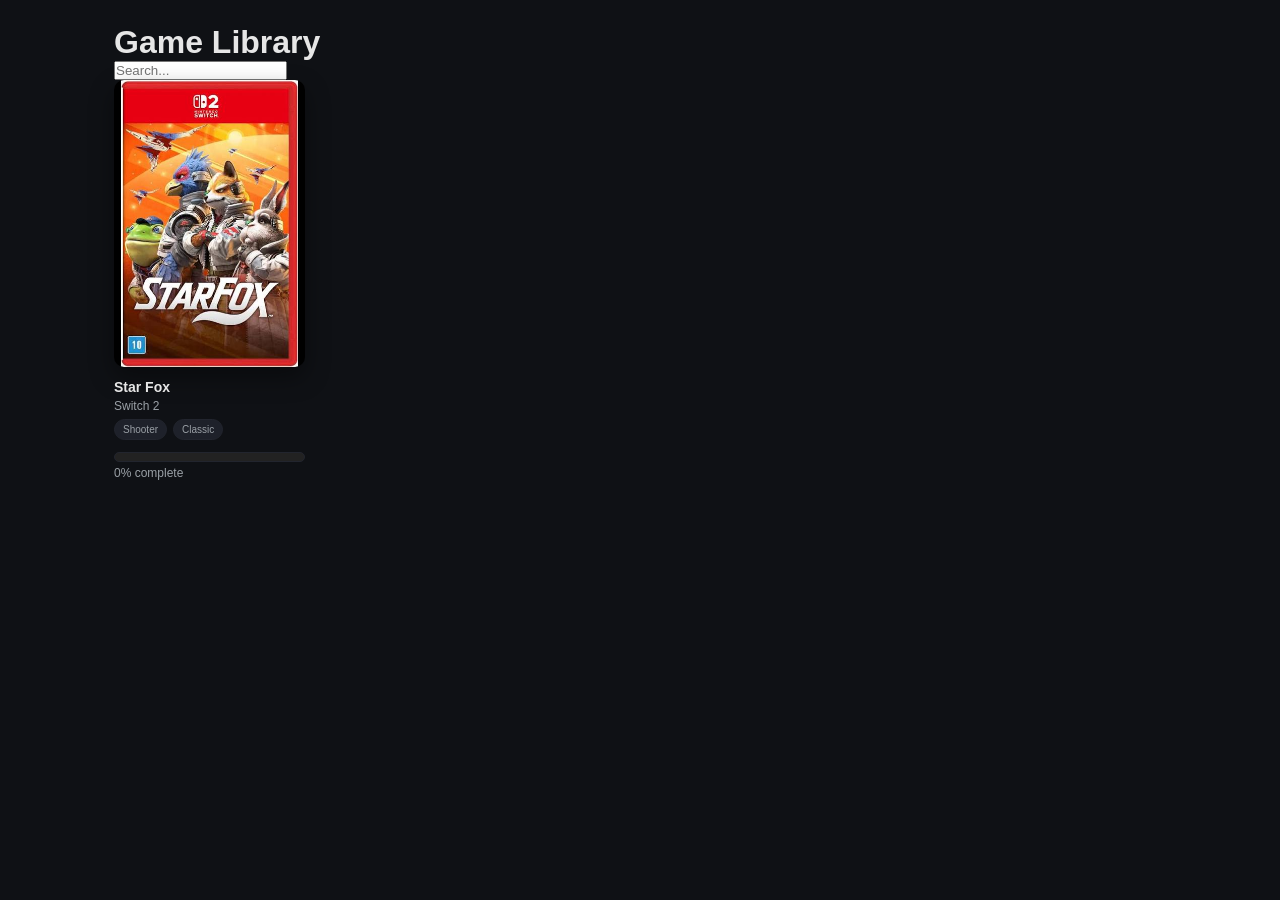
==== games/index.html @ 9c4cd43e "star-fox" ====
<!DOCTYPE html>

<html lang="en">
<head>
  <meta charset="UTF-8">
  <title>Games</title>
  <link rel="stylesheet" href="../assets/css/style.css">
</head>
<body>

<main class="container">

  <h1>Game Library</h1>

  <input type="search" id="game-search" placeholder="Search...">

  <div class="game-card-grid" id="game-list"></div>

</main>

<script src="../assets/js/main.js"></script>

</body>
</html>
---- assets/css/style.css ----
/* ===================================
Nintendo 100% Checklists
=================================== */

:root {
  --color-bg: #0f1115;
  --color-card: #171a21;
  --color-border: #22252e;
  --color-text: #e6e6e6;
  --color-text-muted: #9aa0a6;
  --color-accent: #E60012; /* Vermelho Nintendo */
  --color-danger: #ff4d4f;

  --radius: 10px;
  --shadow: rgba(0,0,0,0.4) 0px 10px 25px;
}

/* Reset */
* {
  margin: 0;
  padding: 0;
  box-sizing: border-box;
}

body {
  background: var(--color-bg);
  color: var(--color-text);
  font-family: Inter, sans-serif;
}

/* Layout */
.container {
  max-width: 1100px;
  margin: 0 auto;
  padding: 24px;
}

/* Header */
.site-header {
  border-bottom: 1px solid var(--color-border);
  background: #0b0d12;
}

.header-content {
  display: flex;
  justify-content: space-between;
  align-items: center;
}

.site-logo {
  font-weight: 900;
  font-size: 20px;
  color: var(--color-accent);
  text-transform: uppercase;
  letter-spacing: 1px;
}

.main-nav a {
  margin-left: 16px;
  color: var(--color-text-muted);
  text-decoration: none;
  font-weight: 500;
}

.main-nav a.active, .main-nav a:hover {
  color: var(--color-accent);
}

/* ===================================
GAME CARDS (PÁGINA INICIAL)
=================================== */
.game-card-grid {
  display: grid;
  grid-template-columns: repeat(auto-fill, minmax(180px, 1fr));
  gap: 24px;
}

.game-card {
  display: block;
  text-decoration: none;
  color: inherit;
  transition: transform 0.2s;
}

.game-card:hover {
  transform: translateY(-4px);
}

.game-cover-wrapper {
  width: 100%;
  aspect-ratio: 2 / 3;
  overflow: hidden;
  border-radius: var(--radius);
  background: #000;
  box-shadow: var(--shadow);
}

.game-cover-img {
  width: 100%;
  height: 100%;
  object-fit: contain;
}

.game-card-content {
  margin-top: 12px;
}

.game-card h3 {
  font-size: 14px;
  font-weight: 600;
}

.game-card p {
  font-size: 12px;
  color: var(--color-text-muted);
  margin-top: 4px;
}

.game-tags {
  display: flex;
  gap: 6px;
  margin-top: 6px;
  flex-wrap: wrap;
}

.game-tag {
  font-size: 10px;
  padding: 4px 8px;
  background: #1e212a;
  border-radius: 999px;
  color: var(--color-text-muted);
  border: 1px solid var(--color-border);
}

/* ===================================
GAME PAGE (DUAS COLUNAS COM IMAGEM FIXA)
=================================== */
.game-two-column-layout {
  display: grid;
  grid-template-columns: 1fr 380px; /* Alargado para acomodar a imagem landscape */
  gap: 40px;
  align-items: start;
  margin-top: 24px;
}

/* Coluna da direita: imagem fixa ao descer o scroll */
.game-sidebar-right {
  position: sticky;
  top: 32px;
}

.game-cover-lg {
  width: 100%;
  aspect-ratio: 16 / 9; /* Proporção atualizada para o formato header/banner */
  border-radius: var(--radius);
  background: #000;
  box-shadow: var(--shadow);
  overflow: hidden;
}

.game-cover-lg img {
  width: 100%;
  height: 100%;
  object-fit: cover; /* Alterado para preencher todo o quadro do banner sem bordas pretas */
}

.game-meta {
  color: var(--color-text-muted);
  margin-top: 8px;
  font-size: 14px;
}

/* ===================================
PROGRESSO E CHECKLIST
=================================== */
.progress-bar {
  height: 10px;
  background: #222;
  border-radius: 999px;
  overflow: hidden;
  margin-top: 12px;
  border: 1px solid var(--color-border);
}

.progress-bar-fill {
  height: 100%;
  background: var(--color-accent);
  transition: width 0.3s ease;
}

#progress-text {
  margin-top: 8px;
  font-size: 14px;
  font-weight: bold;
}

.checklist-section {
  margin-top: 32px;
}

.checklist-section h2 {
  margin-top: 24px;
  margin-bottom: 16px;
  font-size: 18px;
  color: var(--color-accent);
  border-bottom: 1px solid var(--color-border);
  padding-bottom: 8px;
}

.checklist {
  list-style: none;
}

.checklist li {
  margin-bottom: 12px;
  background: var(--color-card);
  padding: 12px;
  border-radius: 8px;
  border: 1px solid var(--color-border);
}

.checklist label {
  display: flex;
  flex-direction: column;
  gap: 4px;
  cursor: pointer;
  font-weight: 500;
}

.checklist small {
  font-size: 13px;
  color: var(--color-text-muted);
  margin-left: 24px; /* Alinha com o texto, ignorando o checkbox */
}

.checklist input {
  margin-right: 10px;
  accent-color: var(--color-accent);
  transform: scale(1.2);
}

/* Botão de Reset */
.reset-button {
  margin-top: 32px;
  padding: 10px 20px;
  border: 1px solid var(--color-danger);
  border-radius: 4px;
  background: transparent;
  color: var(--color-danger);
  cursor: pointer;
  font-weight: bold;
  transition: all 0.2s;
}

.reset-button:hover {
  background: var(--color-danger);
  color: #fff;
}

/* Responsividade para telas menores (celulares) */
@media (max-width: 768px) {
  .game-two-column-layout {
    grid-template-columns: 1fr;
  }
  .game-sidebar-right {
    position: relative;
    top: 0;
    order: -1; 
    max-width: 220px;
    margin-bottom: 24px;
  }
}
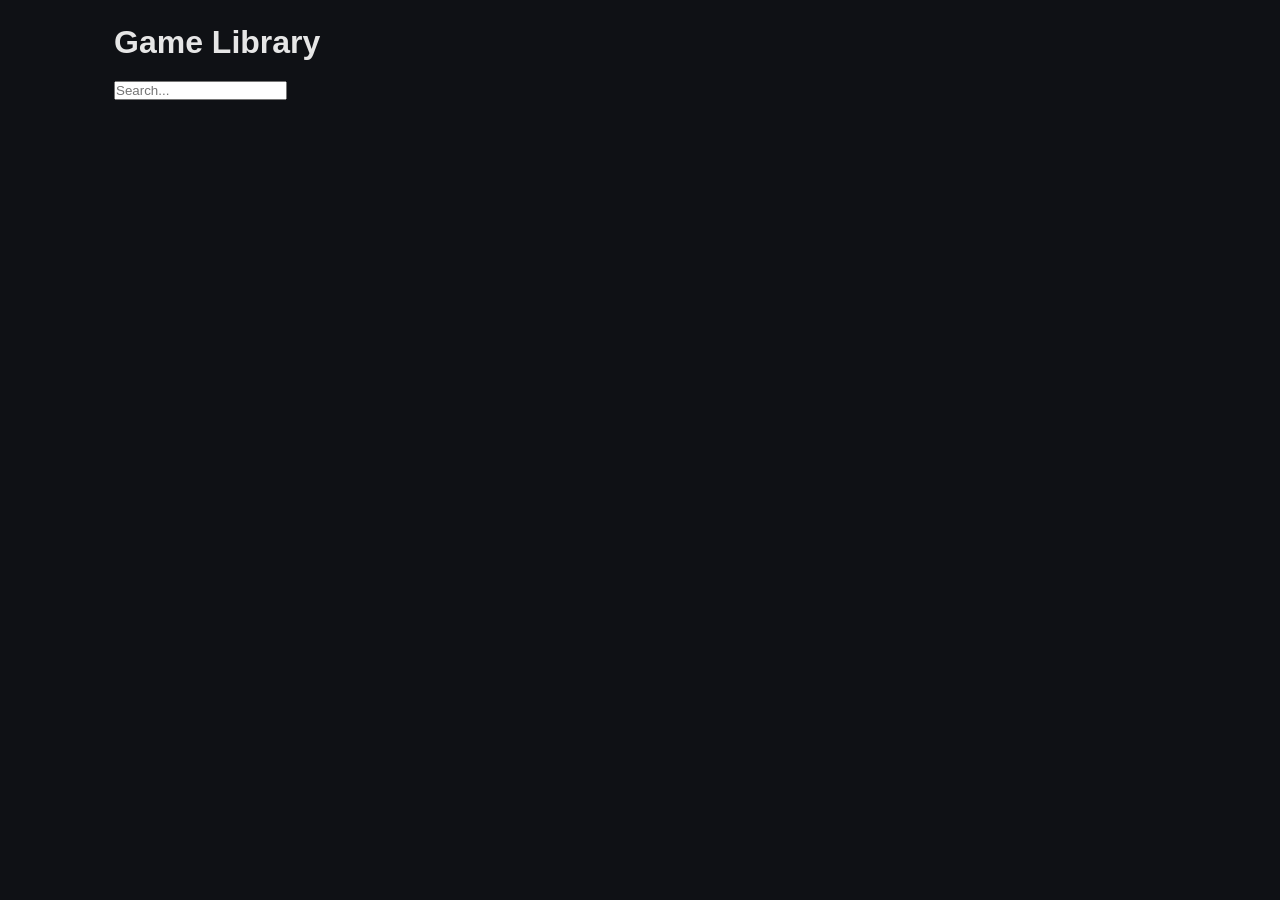
==== commit a96367e9: "profile" ====
--- a/games/index.html
+++ b/games/index.html
@@ -8,7 +8,7 @@
 </head>
 <body>
 
-<main class="container">
+<main class="container games-page">
 
   <h1>Game Library</h1>
 
--- a/assets/css/style.css
+++ b/assets/css/style.css
@@ -53,6 +53,11 @@
   color: var(--color-accent);
   text-transform: uppercase;
   letter-spacing: 1px;
+  text-decoration: none;
+}
+
+.site-logo:hover {
+  opacity: 0.85;
 }
 
 .main-nav a {
@@ -64,6 +69,100 @@
 
 .main-nav a.active, .main-nav a:hover {
   color: var(--color-accent);
+}
+
+/* ===================================
+PROFILE (PÁGINA INICIAL)
+=================================== */
+.profile-section {
+  margin-bottom: 32px;
+}
+
+.profile-card {
+  display: flex;
+  align-items: center;
+  gap: 20px;
+  background: var(--color-card);
+  border: 1px solid var(--color-border);
+  border-radius: var(--radius);
+  padding: 24px;
+  box-shadow: var(--shadow);
+}
+
+.profile-avatar {
+  width: 96px;
+  height: 96px;
+  border-radius: 50%;
+  border: 3px solid var(--color-accent);
+  object-fit: cover;
+  flex-shrink: 0;
+}
+
+.profile-info {
+  flex: 1;
+  min-width: 0;
+}
+
+.profile-info h1 {
+  font-size: 22px;
+  font-weight: 800;
+  color: var(--color-accent);
+}
+
+.profile-tagline {
+  margin-top: 4px;
+  font-size: 13px;
+  color: var(--color-text-muted);
+}
+
+.profile-stats {
+  display: flex;
+  gap: 24px;
+  flex-shrink: 0;
+}
+
+.stat {
+  text-align: center;
+}
+
+.stat-value {
+  display: block;
+  font-size: 24px;
+  font-weight: 800;
+  font-variant-numeric: tabular-nums;
+}
+
+.stat-label {
+  display: block;
+  margin-top: 2px;
+  font-size: 12px;
+  color: var(--color-text-muted);
+  text-transform: uppercase;
+  letter-spacing: 0.5px;
+}
+
+@media (max-width: 768px) {
+  .profile-card {
+    flex-wrap: wrap;
+    gap: 16px;
+  }
+  .profile-stats {
+    gap: 16px;
+  }
+  .stat-value {
+    font-size: 20px;
+  }
+}
+
+/* ===================================
+GAME LIBRARY LIST (PÁGINA INTERNA)
+=================================== */
+.games-page h1 {
+  margin-bottom: 20px;
+}
+
+.games-page #game-list {
+  margin-top: 20px;
 }
 
 /* ===================================
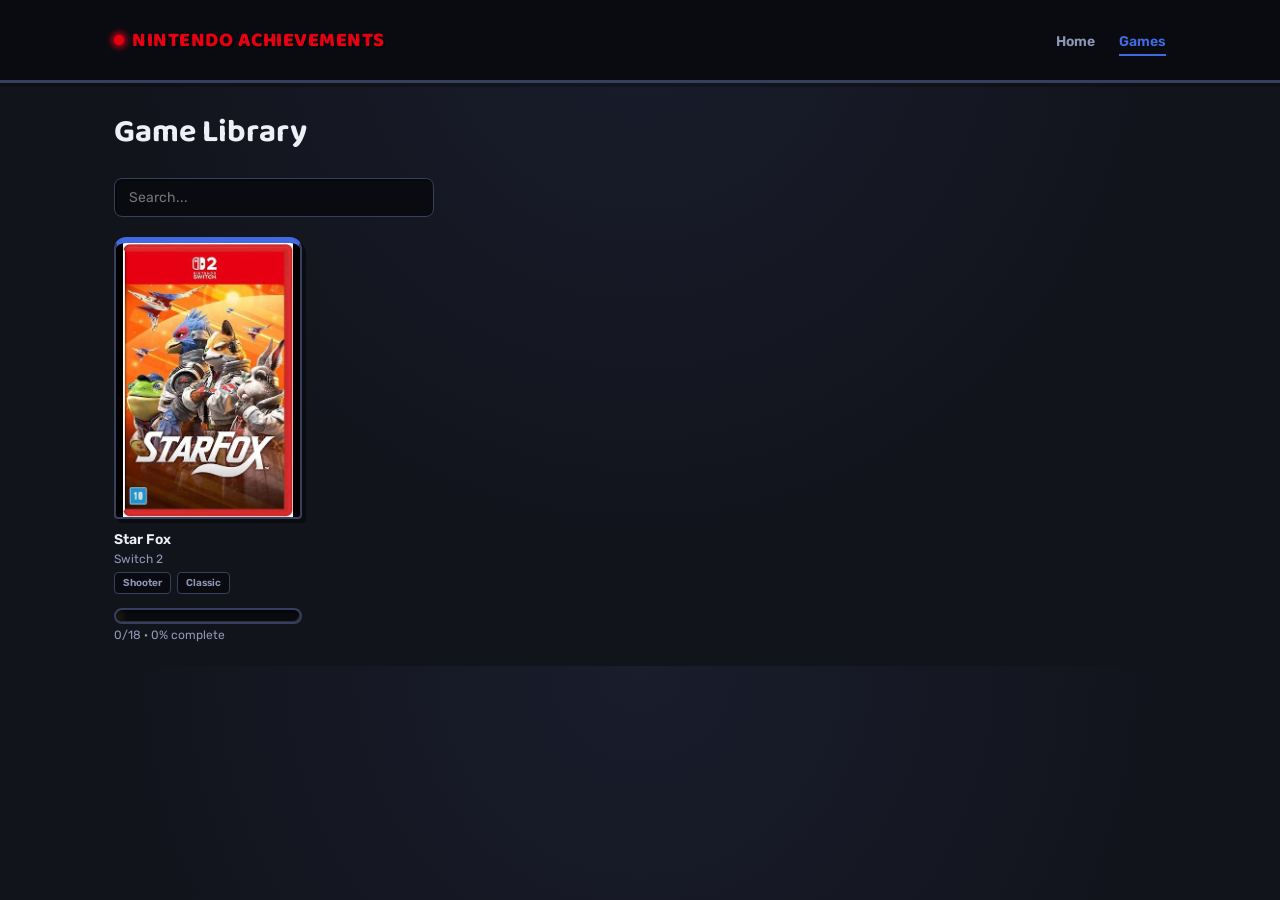
==== commit 2b52e5e6: "ui n64" ====
--- a/games/index.html
+++ b/games/index.html
@@ -4,9 +4,22 @@
 <head>
   <meta charset="UTF-8">
   <title>Games</title>
+  <link rel="preconnect" href="https://fonts.googleapis.com">
+  <link rel="preconnect" href="https://fonts.gstatic.com" crossorigin>
+  <link href="https://fonts.googleapis.com/css2?family=Baloo+2:wght@600;700;800&family=Rubik:wght@400;500;600;700&display=swap" rel="stylesheet">
   <link rel="stylesheet" href="../assets/css/style.css">
 </head>
 <body>
+
+  <header class="site-header">
+    <div class="container header-content">
+      <a href="../index.html" class="site-logo">Nintendo Achievements</a>
+      <nav class="main-nav">
+        <a href="../index.html">Home</a>
+        <a href="index.html" class="active">Games</a>
+      </nav>
+    </div>
+  </header>
 
 <main class="container games-page">
 
@@ -18,6 +31,7 @@
 
 </main>
 
+<script src="../assets/js/markdown.js"></script>
 <script src="../assets/js/main.js"></script>
 
 </body>
--- a/assets/css/style.css
+++ b/assets/css/style.css
@@ -1,18 +1,30 @@
 /* ===================================
-Nintendo 100% Checklists
+Nintendo Achievements — tema N64
+Bisel 3D skeuomórfico, cartões-cartucho,
+medidor de progresso estilo Ocarina of Time.
 =================================== */
 
 :root {
-  --color-bg: #0f1115;
-  --color-card: #171a21;
-  --color-border: #22252e;
-  --color-text: #e6e6e6;
-  --color-text-muted: #9aa0a6;
-  --color-accent: #E60012; /* Vermelho Nintendo */
+  --color-bg: #12141c;
+  --color-bg-alt: #0a0b11;
+  --color-panel: #1c2030;
+  --color-panel-2: #262c42;
+  --color-border: #383f5c;
+  --color-text: #eef0f7;
+  --color-text-muted: #9098b8;
+
+  --color-accent: #E60012;   /* vermelho Nintendo / Star Fox */
+  --color-accent-2: #4169E1; /* azul controle N64 */
+  --color-accent-3: #ffd23f; /* amarelo N64, uso pontual */
   --color-danger: #ff4d4f;
 
+  --bevel-light: rgba(255, 255, 255, 0.16);
+  --bevel-dark: rgba(0, 0, 0, 0.6);
+
   --radius: 10px;
-  --shadow: rgba(0,0,0,0.4) 0px 10px 25px;
+  --shadow: rgba(0, 0, 0, 0.4) 0px 10px 25px;
+  --shadow-hard: 4px 4px 0 rgba(0, 0, 0, 0.45);
+  --shadow-hard-sm: 2px 2px 0 rgba(0, 0, 0, 0.45);
 }
 
 /* Reset */
@@ -23,9 +35,29 @@
 }
 
 body {
-  background: var(--color-bg);
+  background:
+    radial-gradient(ellipse at top, #191d2c 0%, var(--color-bg) 60%);
   color: var(--color-text);
-  font-family: Inter, sans-serif;
+  font-family: "Rubik", system-ui, sans-serif;
+}
+
+h1, h2, .site-logo, .profile-info h1 {
+  font-family: "Baloo 2", "Rubik", system-ui, sans-serif;
+}
+
+a {
+  color: inherit;
+}
+
+/* Bisel 3D reutilizável — base de todo painel skeuomórfico */
+.bevel-panel {
+  background: linear-gradient(155deg, var(--color-panel-2), var(--color-panel));
+  border: 1px solid var(--color-border);
+  border-radius: var(--radius);
+  box-shadow:
+    inset 1px 1px 0 var(--bevel-light),
+    inset -2px -2px 0 var(--bevel-dark),
+    var(--shadow-hard);
 }
 
 /* Layout */
@@ -37,8 +69,9 @@
 
 /* Header */
 .site-header {
-  border-bottom: 1px solid var(--color-border);
-  background: #0b0d12;
+  border-bottom: 3px solid var(--color-border);
+  background: var(--color-bg-alt);
+  box-shadow: 0 4px 0 rgba(0, 0, 0, 0.25);
 }
 
 .header-content {
@@ -48,12 +81,25 @@
 }
 
 .site-logo {
-  font-weight: 900;
+  display: flex;
+  align-items: center;
+  gap: 8px;
+  font-weight: 800;
   font-size: 20px;
   color: var(--color-accent);
   text-transform: uppercase;
-  letter-spacing: 1px;
+  letter-spacing: 0.5px;
   text-decoration: none;
+  text-shadow: 2px 2px 0 rgba(0, 0, 0, 0.5);
+}
+
+.site-logo::before {
+  content: "";
+  width: 10px;
+  height: 10px;
+  border-radius: 50%;
+  background: var(--color-accent);
+  box-shadow: 0 0 6px 2px var(--color-accent);
 }
 
 .site-logo:hover {
@@ -61,14 +107,20 @@
 }
 
 .main-nav a {
-  margin-left: 16px;
+  margin-left: 20px;
   color: var(--color-text-muted);
   text-decoration: none;
-  font-weight: 500;
-}
-
-.main-nav a.active, .main-nav a:hover {
-  color: var(--color-accent);
+  font-weight: 600;
+  font-size: 14px;
+  padding-bottom: 4px;
+  border-bottom: 2px solid transparent;
+  transition: color 0.15s, border-color 0.15s;
+}
+
+.main-nav a.active,
+.main-nav a:hover {
+  color: var(--color-accent-2);
+  border-color: var(--color-accent-2);
 }
 
 /* ===================================
@@ -82,18 +134,15 @@
   display: flex;
   align-items: center;
   gap: 20px;
-  background: var(--color-card);
-  border: 1px solid var(--color-border);
-  border-radius: var(--radius);
   padding: 24px;
-  box-shadow: var(--shadow);
 }
 
 .profile-avatar {
-  width: 96px;
-  height: 96px;
+  width: 88px;
+  height: 88px;
   border-radius: 50%;
   border: 3px solid var(--color-accent);
+  box-shadow: inset 0 0 0 3px var(--color-bg-alt), var(--shadow-hard-sm);
   object-fit: cover;
   flex-shrink: 0;
 }
@@ -105,7 +154,7 @@
 
 .profile-info h1 {
   font-size: 22px;
-  font-weight: 800;
+  font-weight: 700;
   color: var(--color-accent);
 }
 
@@ -117,25 +166,32 @@
 
 .profile-stats {
   display: flex;
-  gap: 24px;
+  gap: 16px;
   flex-shrink: 0;
 }
 
 .stat {
   text-align: center;
+  background: var(--color-bg-alt);
+  border: 1px solid var(--color-border);
+  border-radius: 8px;
+  padding: 8px 16px;
+  box-shadow: inset 2px 2px 0 rgba(0, 0, 0, 0.4);
 }
 
 .stat-value {
   display: block;
-  font-size: 24px;
-  font-weight: 800;
+  font-family: "Baloo 2", sans-serif;
+  font-size: 22px;
+  font-weight: 700;
+  color: var(--color-accent-3);
   font-variant-numeric: tabular-nums;
 }
 
 .stat-label {
   display: block;
   margin-top: 2px;
-  font-size: 12px;
+  font-size: 11px;
   color: var(--color-text-muted);
   text-transform: uppercase;
   letter-spacing: 0.5px;
@@ -147,10 +203,10 @@
     gap: 16px;
   }
   .profile-stats {
-    gap: 16px;
+    gap: 10px;
   }
   .stat-value {
-    font-size: 20px;
+    font-size: 18px;
   }
 }
 
@@ -165,33 +221,65 @@
   margin-top: 20px;
 }
 
+#game-search {
+  width: 100%;
+  max-width: 320px;
+  padding: 10px 14px;
+  background: var(--color-bg-alt);
+  border: 1px solid var(--color-border);
+  border-radius: 8px;
+  color: var(--color-text);
+  font-family: inherit;
+  font-size: 14px;
+  box-shadow: inset 2px 2px 0 rgba(0, 0, 0, 0.4);
+}
+
+#game-search:focus-visible {
+  outline: 2px solid var(--color-accent-2);
+  outline-offset: 2px;
+}
+
 /* ===================================
-GAME CARDS (PÁGINA INICIAL)
+GAME CARDS — CARTUCHO N64
 =================================== */
 .game-card-grid {
   display: grid;
   grid-template-columns: repeat(auto-fill, minmax(180px, 1fr));
-  gap: 24px;
+  gap: 28px;
 }
 
 .game-card {
   display: block;
   text-decoration: none;
   color: inherit;
-  transition: transform 0.2s;
-}
-
-.game-card:hover {
-  transform: translateY(-4px);
 }
 
 .game-cover-wrapper {
+  position: relative;
   width: 100%;
   aspect-ratio: 2 / 3;
   overflow: hidden;
-  border-radius: var(--radius);
+  border-radius: 12px 12px 4px 4px;
   background: #000;
-  box-shadow: var(--shadow);
+  border: 2px solid var(--color-border);
+  border-top: 6px solid var(--color-accent-2);
+  box-shadow: var(--shadow-hard);
+  transition: transform 0.12s ease, box-shadow 0.12s ease;
+}
+
+.game-card:nth-child(3n+2) .game-cover-wrapper { border-top-color: var(--color-accent); }
+.game-card:nth-child(3n) .game-cover-wrapper { border-top-color: var(--color-accent-3); }
+
+.game-card:hover .game-cover-wrapper,
+.game-card:focus-visible .game-cover-wrapper {
+  transform: translate(3px, 3px);
+  box-shadow: var(--shadow-hard-sm);
+}
+
+.game-card:focus-visible {
+  outline: 2px solid var(--color-accent-3);
+  outline-offset: 3px;
+  border-radius: 12px;
 }
 
 .game-cover-img {
@@ -224,9 +312,10 @@
 
 .game-tag {
   font-size: 10px;
+  font-weight: 600;
   padding: 4px 8px;
-  background: #1e212a;
-  border-radius: 999px;
+  background: var(--color-bg-alt);
+  border-radius: 4px;
   color: var(--color-text-muted);
   border: 1px solid var(--color-border);
 }
@@ -236,13 +325,12 @@
 =================================== */
 .game-two-column-layout {
   display: grid;
-  grid-template-columns: 1fr 380px; /* Alargado para acomodar a imagem landscape */
+  grid-template-columns: 1fr 380px;
   gap: 40px;
   align-items: start;
   margin-top: 24px;
 }
 
-/* Coluna da direita: imagem fixa ao descer o scroll */
 .game-sidebar-right {
   position: sticky;
   top: 32px;
@@ -250,17 +338,18 @@
 
 .game-cover-lg {
   width: 100%;
-  aspect-ratio: 16 / 9; /* Proporção atualizada para o formato header/banner */
+  aspect-ratio: 16 / 9;
   border-radius: var(--radius);
   background: #000;
-  box-shadow: var(--shadow);
+  border: 2px solid var(--color-border);
+  box-shadow: var(--shadow-hard);
   overflow: hidden;
 }
 
 .game-cover-lg img {
   width: 100%;
   height: 100%;
-  object-fit: cover; /* Alterado para preencher todo o quadro do banner sem bordas pretas */
+  object-fit: cover;
 }
 
 .game-meta {
@@ -269,28 +358,45 @@
   font-size: 14px;
 }
 
+#game-title {
+  font-size: 32px;
+}
+
 /* ===================================
-PROGRESSO E CHECKLIST
+PROGRESSO — MEDIDOR ESTILO OCARINA OF TIME
 =================================== */
 .progress-bar {
-  height: 10px;
-  background: #222;
+  height: 16px;
+  background: var(--color-bg-alt);
   border-radius: 999px;
   overflow: hidden;
-  margin-top: 12px;
-  border: 1px solid var(--color-border);
+  margin-top: 14px;
+  border: 2px solid var(--color-border);
+  box-shadow: inset 2px 2px 4px rgba(0, 0, 0, 0.6), inset -1px -1px 0 var(--bevel-light);
+  padding: 2px;
 }
 
 .progress-bar-fill {
   height: 100%;
-  background: var(--color-accent);
-  transition: width 0.3s ease;
+  border-radius: 999px;
+  background:
+    repeating-linear-gradient(
+      90deg,
+      var(--color-accent-3) 0px,
+      var(--color-accent-3) 10px,
+      #f0b400 10px,
+      #f0b400 12px
+    );
+  box-shadow: 0 0 8px 1px rgba(255, 210, 63, 0.55);
+  transition: width 0.35s ease;
 }
 
 #progress-text {
   margin-top: 8px;
   font-size: 14px;
-  font-weight: bold;
+  font-weight: 700;
+  font-family: "Baloo 2", sans-serif;
+  color: var(--color-accent-3);
 }
 
 .checklist-section {
@@ -298,11 +404,12 @@
 }
 
 .checklist-section h2 {
-  margin-top: 24px;
+  margin-top: 28px;
   margin-bottom: 16px;
   font-size: 18px;
-  color: var(--color-accent);
-  border-bottom: 1px solid var(--color-border);
+  font-weight: 600;
+  color: var(--color-accent-2);
+  border-bottom: 2px solid var(--color-border);
   padding-bottom: 8px;
 }
 
@@ -312,48 +419,98 @@
 
 .checklist li {
   margin-bottom: 12px;
-  background: var(--color-card);
-  padding: 12px;
-  border-radius: 8px;
-  border: 1px solid var(--color-border);
+  padding: 14px;
 }
 
 .checklist label {
+  display: flex;
+  align-items: flex-start;
+  gap: 12px;
+  cursor: pointer;
+}
+
+.checklist-content {
   display: flex;
   flex-direction: column;
   gap: 4px;
-  cursor: pointer;
-  font-weight: 500;
+  font-weight: 600;
 }
 
 .checklist small {
   font-size: 13px;
-  color: var(--color-text-muted);
-  margin-left: 24px; /* Alinha com o texto, ignorando o checkbox */
-}
-
-.checklist input {
-  margin-right: 10px;
-  accent-color: var(--color-accent);
-  transform: scale(1.2);
+  font-weight: 400;
+  color: var(--color-text-muted);
+}
+
+/* Checkbox customizado — botão físico */
+.checklist input[type="checkbox"] {
+  appearance: none;
+  -webkit-appearance: none;
+  flex-shrink: 0;
+  width: 24px;
+  height: 24px;
+  margin-top: 1px;
+  border-radius: 5px;
+  border: 2px solid var(--color-border);
+  background: var(--color-bg-alt);
+  box-shadow: inset 2px 2px 0 rgba(0, 0, 0, 0.55), inset -1px -1px 0 var(--bevel-light);
+  cursor: pointer;
+  position: relative;
+  transition: background 0.15s, border-color 0.15s;
+}
+
+.checklist input[type="checkbox"]:checked {
+  background: var(--color-accent-2);
+  border-color: var(--color-accent-2);
+  box-shadow: inset 2px 2px 0 rgba(0, 0, 0, 0.35);
+}
+
+.checklist input[type="checkbox"]:checked::after {
+  content: "";
+  position: absolute;
+  left: 7px;
+  top: 3px;
+  width: 6px;
+  height: 11px;
+  border: solid #fff;
+  border-width: 0 3px 3px 0;
+  transform: rotate(45deg);
+}
+
+.checklist input[type="checkbox"]:focus-visible {
+  outline: 2px solid var(--color-accent-3);
+  outline-offset: 2px;
 }
 
 /* Botão de Reset */
 .reset-button {
   margin-top: 32px;
-  padding: 10px 20px;
-  border: 1px solid var(--color-danger);
-  border-radius: 4px;
-  background: transparent;
+  padding: 12px 22px;
+  border: 2px solid var(--color-danger);
+  border-radius: 8px;
+  background: var(--color-bg-alt);
   color: var(--color-danger);
   cursor: pointer;
-  font-weight: bold;
-  transition: all 0.2s;
+  font-family: "Baloo 2", sans-serif;
+  font-weight: 600;
+  letter-spacing: 0.3px;
+  box-shadow: var(--shadow-hard-sm);
+  transition: transform 0.1s ease, box-shadow 0.1s ease, background 0.15s, color 0.15s;
 }
 
 .reset-button:hover {
   background: var(--color-danger);
   color: #fff;
+}
+
+.reset-button:active {
+  transform: translate(2px, 2px);
+  box-shadow: none;
+}
+
+.reset-button:focus-visible {
+  outline: 2px solid var(--color-accent-3);
+  outline-offset: 2px;
 }
 
 /* Responsividade para telas menores (celulares) */
@@ -364,8 +521,24 @@
   .game-sidebar-right {
     position: relative;
     top: 0;
-    order: -1; 
+    order: -1;
     max-width: 220px;
     margin-bottom: 24px;
   }
-}+}
+
+@media (max-width: 480px) {
+  .site-logo {
+    font-size: 15px;
+  }
+  .main-nav a {
+    margin-left: 12px;
+    font-size: 13px;
+  }
+}
+
+@media (prefers-reduced-motion: reduce) {
+  * {
+    transition: none !important;
+  }
+}
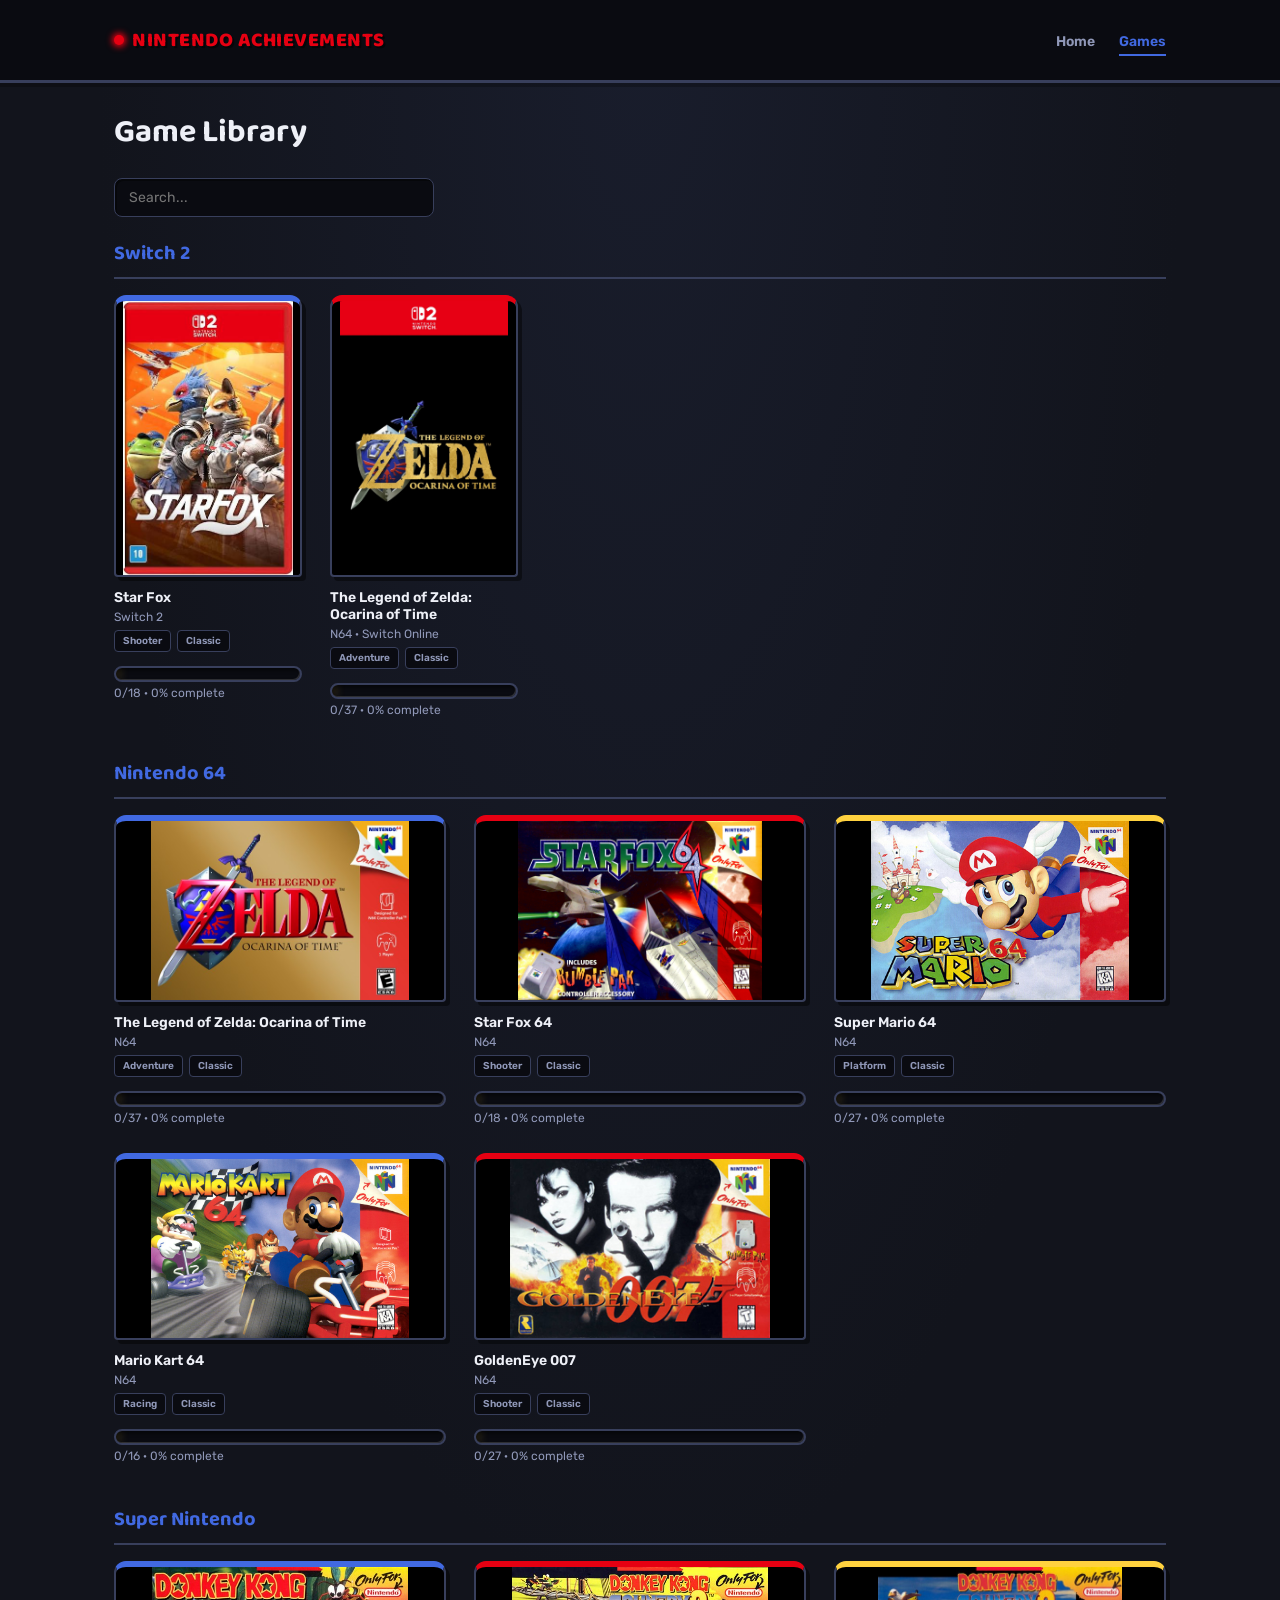
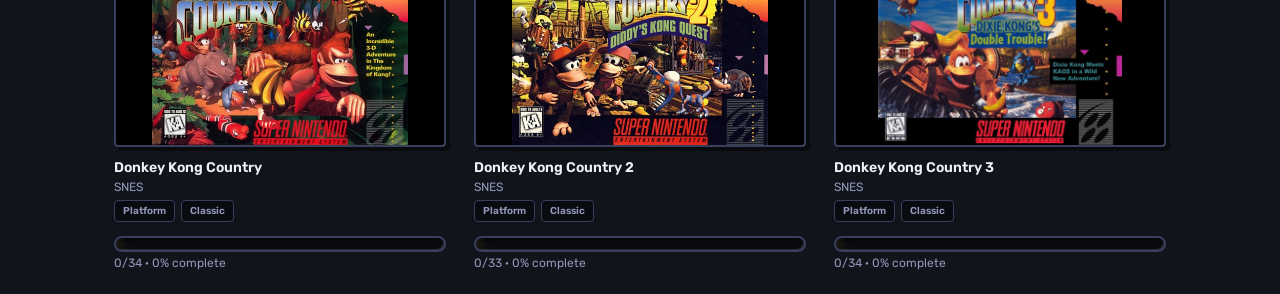
==== commit bdd72dc2: "fix" ====
--- a/games/index.html
+++ b/games/index.html
@@ -27,7 +27,7 @@
 
   <input type="search" id="game-search" placeholder="Search...">
 
-  <div class="game-card-grid" id="game-list"></div>
+  <div id="game-list"></div>
 
 </main>
 
--- a/assets/css/style.css
+++ b/assets/css/style.css
@@ -242,10 +242,26 @@
 /* ===================================
 GAME CARDS — CARTUCHO N64
 =================================== */
+.platform-section + .platform-section {
+  margin-top: 40px;
+}
+
+.platform-section-title {
+  font-size: 20px;
+  margin-bottom: 16px;
+  color: var(--color-accent-2);
+  border-bottom: 2px solid var(--color-border);
+  padding-bottom: 8px;
+}
+
 .game-card-grid {
   display: grid;
   grid-template-columns: repeat(auto-fill, minmax(180px, 1fr));
   gap: 28px;
+}
+
+.game-card-grid.cover-landscape {
+  grid-template-columns: repeat(auto-fill, minmax(260px, 1fr));
 }
 
 .game-card {
@@ -265,6 +281,10 @@
   border-top: 6px solid var(--color-accent-2);
   box-shadow: var(--shadow-hard);
   transition: transform 0.12s ease, box-shadow 0.12s ease;
+}
+
+.cover-landscape .game-cover-wrapper {
+  aspect-ratio: 16 / 9;
 }
 
 .game-card:nth-child(3n+2) .game-cover-wrapper { border-top-color: var(--color-accent); }
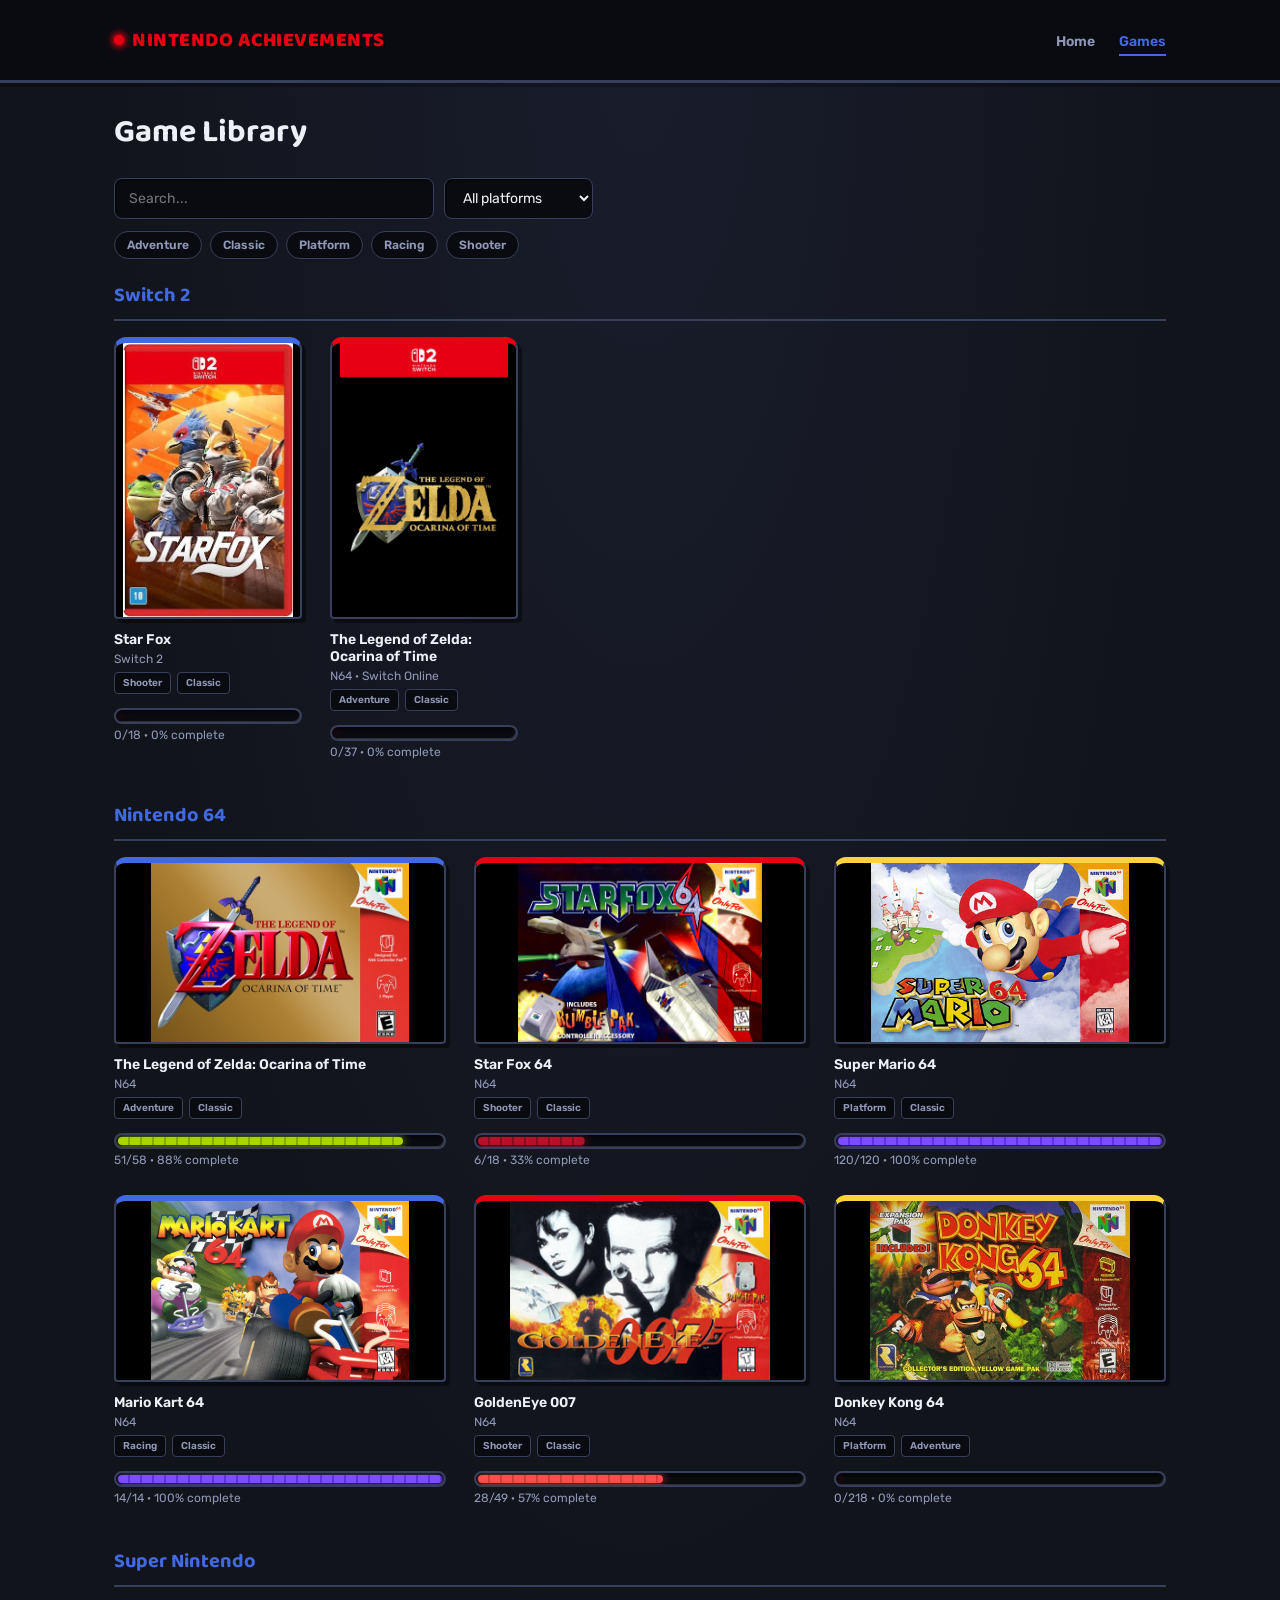
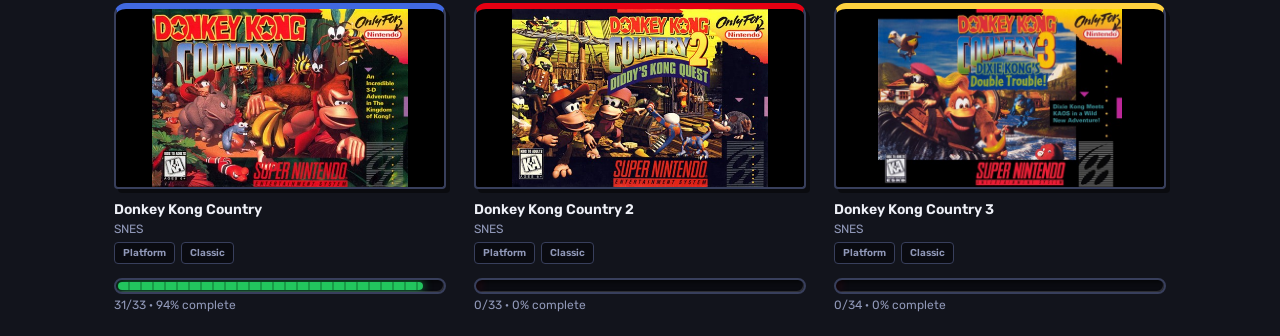
==== commit 5216dc75: "improvements" ====
--- a/games/index.html
+++ b/games/index.html
@@ -25,13 +25,18 @@
 
   <h1>Game Library</h1>
 
-  <input type="search" id="game-search" placeholder="Search...">
+  <div class="game-filters">
+    <input type="search" id="game-search" placeholder="Search...">
+    <select id="platform-filter"></select>
+  </div>
+  <div id="tag-filters" class="tag-filter-row"></div>
 
   <div id="game-list"></div>
 
 </main>
 
 <script src="../assets/js/markdown.js"></script>
+<script src="../assets/js/progress-core.js"></script>
 <script src="../assets/js/main.js"></script>
 
 </body>
--- a/assets/css/style.css
+++ b/assets/css/style.css
@@ -210,6 +210,40 @@
   }
 }
 
+.badge-list {
+  display: flex;
+  flex-wrap: wrap;
+  gap: 10px;
+  padding: 0 24px 20px;
+}
+
+.badge {
+  display: flex;
+  align-items: center;
+  gap: 6px;
+  padding: 6px 12px;
+  border-radius: 999px;
+  border: 1px solid var(--color-border);
+  background: var(--color-bg-alt);
+  font-size: 12px;
+  font-weight: 600;
+}
+
+.badge-icon {
+  font-size: 14px;
+}
+
+.badge.is-locked {
+  opacity: 0.35;
+  filter: grayscale(1);
+}
+
+.badge.is-earned {
+  border-color: var(--color-accent-3);
+  color: var(--color-text);
+  box-shadow: 0 0 6px 1px rgba(255, 210, 63, 0.35);
+}
+
 /* ===================================
 GAME LIBRARY LIST (PÁGINA INTERNA)
 =================================== */
@@ -219,6 +253,12 @@
 
 .games-page #game-list {
   margin-top: 20px;
+}
+
+.game-filters {
+  display: flex;
+  flex-wrap: wrap;
+  gap: 10px;
 }
 
 #game-search {
@@ -234,9 +274,52 @@
   box-shadow: inset 2px 2px 0 rgba(0, 0, 0, 0.4);
 }
 
-#game-search:focus-visible {
+#game-search:focus-visible,
+#platform-filter:focus-visible {
   outline: 2px solid var(--color-accent-2);
   outline-offset: 2px;
+}
+
+#platform-filter {
+  padding: 10px 14px;
+  background: var(--color-bg-alt);
+  border: 1px solid var(--color-border);
+  border-radius: 8px;
+  color: var(--color-text);
+  font-family: inherit;
+  font-size: 14px;
+  box-shadow: inset 2px 2px 0 rgba(0, 0, 0, 0.4);
+}
+
+.tag-filter-row {
+  display: flex;
+  flex-wrap: wrap;
+  gap: 8px;
+  margin-top: 12px;
+}
+
+.tag-filter-chip {
+  font-size: 12px;
+  font-weight: 600;
+  padding: 6px 12px;
+  background: var(--color-bg-alt);
+  border: 1px solid var(--color-border);
+  border-radius: 999px;
+  color: var(--color-text-muted);
+  font-family: inherit;
+  cursor: pointer;
+  transition: background 0.15s ease, color 0.15s ease, border-color 0.15s ease;
+}
+
+.tag-filter-chip:hover {
+  border-color: var(--color-accent-2);
+  color: var(--color-text);
+}
+
+.tag-filter-chip.is-active {
+  background: var(--color-accent-2);
+  border-color: var(--color-accent-2);
+  color: var(--color-text);
 }
 
 /* ===================================
@@ -308,6 +391,17 @@
   object-fit: contain;
 }
 
+.game-cover-img,
+.profile-avatar {
+  opacity: 0;
+  transition: opacity 0.15s ease;
+}
+
+.game-cover-img.is-loaded,
+.profile-avatar.is-loaded {
+  opacity: 1;
+}
+
 .game-card-content {
   margin-top: 12px;
 }
@@ -402,14 +496,24 @@
   background:
     repeating-linear-gradient(
       90deg,
-      var(--color-accent-3) 0px,
-      var(--color-accent-3) 10px,
-      #f0b400 10px,
-      #f0b400 12px
+      var(--grade-color, var(--color-accent-3)) 0px,
+      var(--grade-color, var(--color-accent-3)) 10px,
+      var(--grade-color-dark, #f0b400) 10px,
+      var(--grade-color-dark, #f0b400) 12px
     );
-  box-shadow: 0 0 8px 1px rgba(255, 210, 63, 0.55);
-  transition: width 0.35s ease;
-}
+  box-shadow: 0 0 8px 1px var(--grade-glow, rgba(255, 210, 63, 0.55));
+  transition: width 0.35s ease, background 0.2s ease;
+}
+
+/* Grade bands mirroring PSNProfiles-style completion tiers.
+   Hues are spaced ~45deg apart so adjacent grades never look alike. */
+.progress-bar-fill[data-grade="s"] { --grade-color: #7C4DFF; --grade-color-dark: #5e33e0; --grade-glow: rgba(124, 77, 255, 0.55); }
+.progress-bar-fill[data-grade="a"] { --grade-color: #22C55E; --grade-color-dark: #189a47; --grade-glow: rgba(34, 197, 94, 0.55); }
+.progress-bar-fill[data-grade="b"] { --grade-color: #A8D400; --grade-color-dark: #86ab00; --grade-glow: rgba(168, 212, 0, 0.55); }
+.progress-bar-fill[data-grade="c"] { --grade-color: #FFC400; --grade-color-dark: #d9a600; --grade-glow: rgba(255, 196, 0, 0.55); }
+.progress-bar-fill[data-grade="d"] { --grade-color: #FF8A00; --grade-color-dark: #d97300; --grade-glow: rgba(255, 138, 0, 0.55); }
+.progress-bar-fill[data-grade="e"] { --grade-color: #FF4D4D; --grade-color-dark: #d93a3a; --grade-glow: rgba(255, 77, 77, 0.55); }
+.progress-bar-fill[data-grade="f"] { --grade-color: #B3122A; --grade-color-dark: #870d20; --grade-glow: rgba(179, 18, 42, 0.55); }
 
 #progress-text {
   margin-top: 8px;
@@ -562,3 +666,35 @@
     transition: none !important;
   }
 }
+
+.skeleton-block {
+  background: linear-gradient(
+    90deg,
+    var(--color-bg-alt) 25%,
+    var(--color-panel-2) 50%,
+    var(--color-bg-alt) 75%
+  );
+  background-size: 200% 100%;
+  animation: skeleton-shimmer 1.4s ease-in-out infinite;
+  border-radius: 6px;
+}
+
+.game-card-skeleton .game-cover-wrapper.skeleton-block {
+  border-radius: 12px 12px 4px 4px;
+}
+
+.skeleton-line {
+  height: 14px;
+  margin-top: 10px;
+}
+
+@keyframes skeleton-shimmer {
+  0% { background-position: 200% 0; }
+  100% { background-position: -200% 0; }
+}
+
+@media (prefers-reduced-motion: reduce) {
+  .skeleton-block {
+    animation: none;
+  }
+}
